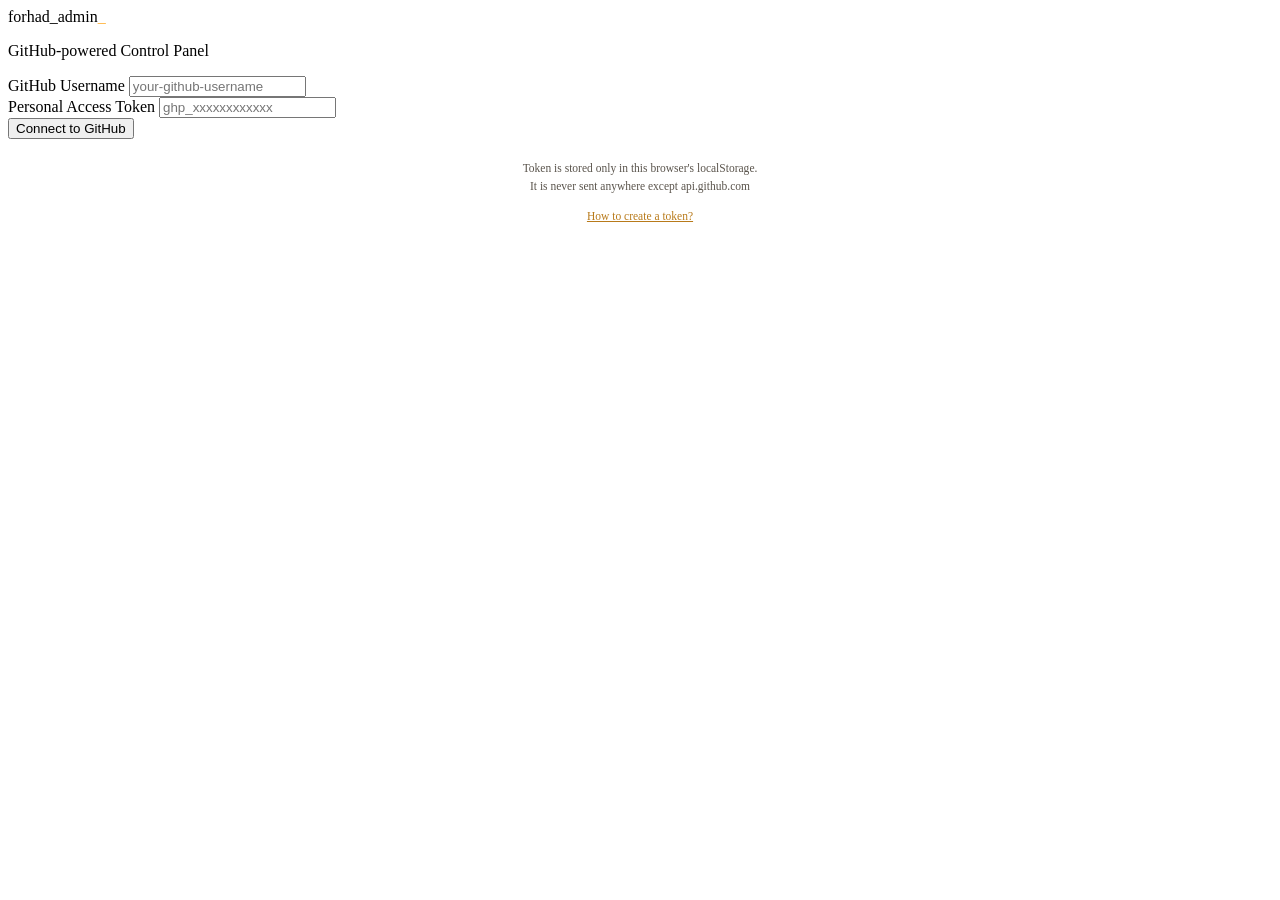
==== admin/index.html @ eaac3e9b "Add files via upload" ====
<!DOCTYPE html>
<html lang="en">
<head>
<meta charset="UTF-8">
<meta name="viewport" content="width=device-width, initial-scale=1.0">
<title>Admin Dashboard | Forhad Hossain</title>
<link rel="preconnect" href="https://fonts.googleapis.com">
<link href="https://fonts.googleapis.com/css2?family=Inter:wght@300;400;500;600&family=JetBrains+Mono:wght@400;500;600&display=swap" rel="stylesheet">
<link rel="stylesheet" href="../css/style.css">
</head>
<body class="admin-body">
<button class="admin-mobile-toggle" id="mobileToggle">&#9776;</button>
<div class="admin-sidebar-overlay" id="sidebarOverlay"></div>
<div class="admin-layout">
  <aside class="admin-sidebar" id="adminSidebar">
    <div class="admin-logo">forhad_admin_</div>
    <div class="admin-sub">GitHub CMS</div>
    <div class="admin-nav-section">
      <div class="admin-nav-title">Main</div>
      <button class="admin-nav-link active" data-tab="dashboard">&#128202; Dashboard</button>
      <button class="admin-nav-link" data-tab="projects">&#128295; Projects</button>
      <button class="admin-nav-link" data-tab="settings">&#9881; Settings</button>
    </div>
    <div class="admin-nav-section">
      <div class="admin-nav-title">Account</div>
      <button class="admin-nav-link" id="logoutBtn">&#8592; Logout</button>
    </div>
  </aside>
  <main class="admin-main">
    <div class="admin-topbar">
      <h1 class="admin-page-title" id="pageTitle">Dashboard</h1>
      <div class="admin-user-pill"><span>&#128100;</span><span id="adminUser">admin</span></div>
    </div>

    <div class="admin-tab-panel active" id="tab-dashboard">
      <div class="admin-stats-grid">
        <div class="admin-stat-card"><div class="admin-stat-value" id="statTotal">0</div><div class="admin-stat-label">Total Projects</div></div>
        <div class="admin-stat-card"><div class="admin-stat-value" id="statLive">0</div><div class="admin-stat-label">Live</div></div>
        <div class="admin-stat-card"><div class="admin-stat-value" id="statWip">0</div><div class="admin-stat-label">Work in Progress</div></div>
        <div class="admin-stat-card"><div class="admin-stat-value" id="statImg">0</div><div class="admin-stat-label">With Image</div></div>
      </div>
      <div class="admin-card">
        <div class="admin-card-title">Recent Projects</div>
        <div id="recentProjects"><div class="admin-empty-state">No projects yet.</div></div>
      </div>
      <div class="admin-card">
        <div class="admin-card-title" style="display:block">How it works</div>
        <p style="color:#b8b0a4;font-size:.88rem;line-height:1.8">
          Every save here commits straight to your GitHub repo. Netlify detects the push
          and rebuilds the site automatically (usually 20&ndash;40 seconds). After that,
          <b style="color:#ffb238">every visitor around the world sees your new content.</b>
        </p>
      </div>
    </div>

    <div class="admin-tab-panel" id="tab-projects">
      <div class="admin-card">
        <div class="admin-card-title"><span>All Projects</span><button class="admin-btn admin-btn-primary" id="addProjectBtn">+ Add Project</button></div>
        <div style="margin-bottom:16px"><input type="text" class="admin-search-box" id="adminProjectSearch" placeholder="Search projects..."></div>
        <div style="overflow-x:auto">
          <table class="admin-table">
            <thead><tr><th>Thumbnail</th><th>Title</th><th>Category</th><th>Status</th><th>Tags</th><th>Actions</th></tr></thead>
            <tbody id="projectsTableBody"></tbody>
          </table>
        </div>
        <div id="projectsEmpty" class="admin-empty-state" style="display:none">No projects found.</div>
      </div>
    </div>

    <div class="admin-tab-panel" id="tab-settings">
      <div class="admin-card">
        <div class="admin-card-title">Site Settings</div>
        <div class="admin-form-group"><label class="admin-form-label">Site Title</label><input type="text" class="admin-form-input" id="settingTitle"></div>
        <div class="admin-form-group"><label class="admin-form-label">Site Description</label><input type="text" class="admin-form-input" id="settingDesc"></div>
        <div class="admin-form-group"><label class="admin-form-label">Email</label><input type="email" class="admin-form-input" id="settingEmail"></div>
        <div class="admin-form-row">
          <div class="admin-form-group"><label class="admin-form-label">GitHub URL</label><input type="text" class="admin-form-input" id="settingGithub" placeholder="https://github.com/you"></div>
          <div class="admin-form-group"><label class="admin-form-label">Telegram URL</label><input type="text" class="admin-form-input" id="settingTelegram" placeholder="https://t.me/you"></div>
        </div>
        <button class="admin-btn admin-btn-primary" id="saveSettings">Save Settings</button>
      </div>
    </div>
  </main>
</div>

<div class="admin-toast-container" id="toastContainer"></div>

<div class="admin-modal-overlay" id="projectModal">
  <div class="admin-modal">
    <div class="admin-modal-header"><h3 class="admin-modal-title" id="modalTitle">Add Project</h3><button class="admin-modal-close" id="closeModal">&times;</button></div>
    <div class="admin-modal-body">
      <form id="projectForm">
        <div class="admin-form-row">
          <div class="admin-form-group"><label class="admin-form-label">Project Title *</label><input type="text" class="admin-form-input" id="projectTitle" required placeholder="e.g. NU Assignment Cover"></div>
          <div class="admin-form-group"><label class="admin-form-label">Category *</label><select class="admin-form-select" id="projectCategory" required><option value="Web App">Web App</option><option value="Tool">Tool</option><option value="IoT">IoT</option><option value="Blog">Blog</option><option value="Other">Other</option></select></div>
        </div>
        <div class="admin-form-group"><label class="admin-form-label">Description *</label><textarea class="admin-form-textarea" id="projectDesc" required placeholder="Short description..."></textarea></div>
        <div class="admin-form-row">
          <div class="admin-form-group"><label class="admin-form-label">Status</label><select class="admin-form-select" id="projectStatus"><option value="live">Live</option><option value="wip">Work in Progress</option></select></div>
          <div class="admin-form-group"><label class="admin-form-label">External Link (optional)</label><input type="text" class="admin-form-input" id="projectUrl" placeholder="https://..."></div>
        </div>
        <div class="admin-form-group"><label class="admin-form-label">Local File (optional)</label><input type="text" class="admin-form-input" id="projectFile" placeholder="e.g. index1.html (inside /projects)"></div>
        <div class="admin-form-group"><label class="admin-form-label">Tags (comma separated)</label><input type="text" class="admin-form-input" id="projectTags" placeholder="html, css, javascript"></div>
        <div class="admin-form-group"><label class="admin-form-label">Thumbnail Image</label><input type="file" class="admin-form-input" id="projectImage" accept="image/*"><div id="imagePreview" class="img-preview-placeholder">No image selected</div></div>
      </form>
    </div>
    <div class="admin-modal-footer"><button class="admin-btn admin-btn-secondary" id="cancelProject">Cancel</button><button class="admin-btn admin-btn-primary" id="saveProject">Save &amp; Publish</button></div>
  </div>
</div>

<script src="../js/github-config.js"></script>
<script src="admin.js"></script>
</body>
</html>
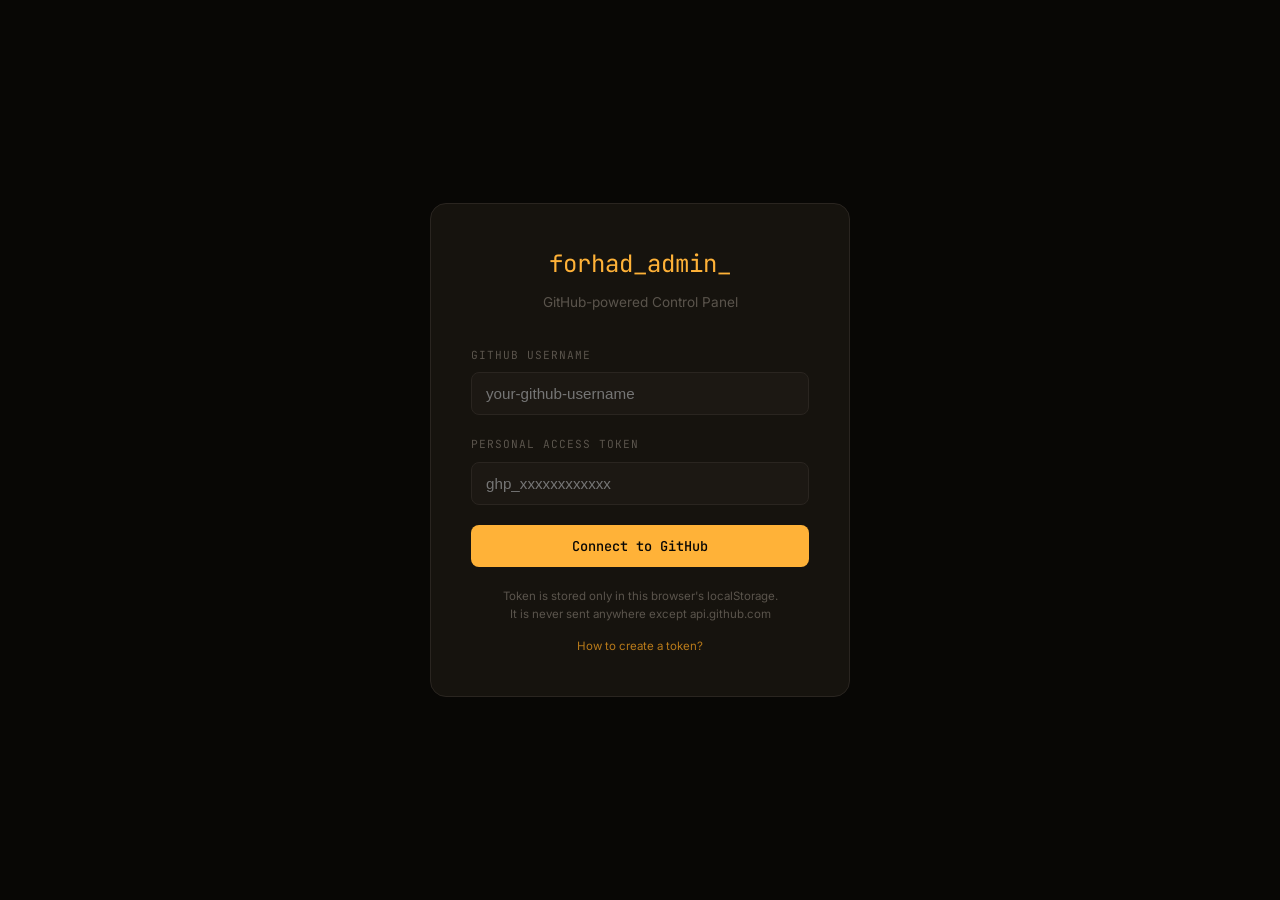
==== commit 30d8b2eb: "Enhanced admin dashboard with web upload tab and profile settings" ====
--- a/admin/index.html
+++ b/admin/index.html
@@ -7,6 +7,38 @@
 <link rel="preconnect" href="https://fonts.googleapis.com">
 <link href="https://fonts.googleapis.com/css2?family=Inter:wght@300;400;500;600&family=JetBrains+Mono:wght@400;500;600&display=swap" rel="stylesheet">
 <link rel="stylesheet" href="../css/style.css">
+<style>
+  .upload-file-item { background:#1c1813; border:1px solid #2a2520; border-radius:8px; padding:12px; margin-bottom:10px; display:flex; align-items:center; justify-content:space-between; }
+  .file-item-name { flex:1; font-family:'JetBrains Mono'; font-size:.8rem; color:#b8b0a4; }
+  .file-item-actions { display:flex; gap:8px; }
+  .file-item-btn { padding:4px 10px; font-size:.7rem; border-radius:4px; border:none; cursor:pointer; transition:all .2s; }
+  .file-item-preview { background:#ffb238; color:#080705; }
+  .file-item-preview:hover { background:#fbbf24; }
+  .file-item-edit { background:#2a2520; color:#b8b0a4; border:1px solid #ffb238; }
+  .file-item-edit:hover { background:#3a3520; }
+  .file-item-delete { background:#e85d5d; color:#f5f0e8; }
+  .file-item-delete:hover { background:#d94d4d; }
+  
+  .code-editor { background:#1c1813; border:1px solid #2a2520; border-radius:8px; padding:12px; margin-bottom:16px; }
+  .editor-header { display:flex; justify-content:space-between; align-items:center; margin-bottom:10px; padding-bottom:10px; border-bottom:1px solid #2a2520; }
+  .editor-title { font-family:'JetBrains Mono'; font-size:.85rem; color:#ffb238; }
+  .editor-actions { display:flex; gap:8px; }
+  .editor-actions button { padding:6px 12px; font-size:.7rem; border-radius:4px; border:1px solid #2a2520; background:transparent; color:#b8b0a4; cursor:pointer; }
+  .editor-actions button:hover { border-color:#ffb238; color:#ffb238; }
+  
+  .file-editor-textarea { width:100%; min-height:300px; background:#080705; border:1px solid #2a2520; border-radius:6px; padding:12px; color:#b8b0a4; font-family:'JetBrains Mono'; font-size:.8rem; resize:vertical; }
+  .file-editor-textarea:focus { border-color:#ffb238; outline:none; }
+  
+  .preview-frame { width:100%; height:500px; border:1px solid #2a2520; border-radius:8px; background:#fff; }
+  
+  .tab-content { display:none; }
+  .tab-content.active { display:block; }
+  
+  .upload-progress { background:#16130e; border:1px solid #2a2520; border-radius:8px; padding:16px; margin-bottom:16px; }
+  .progress-bar { width:100%; height:8px; background:#1c1813; border-radius:4px; overflow:hidden; margin-bottom:8px; }
+  .progress-fill { height:100%; background:linear-gradient(90deg, #ffb238, #fbbf24); width:0%; transition:width .3s; }
+  .progress-text { font-size:.8rem; color:#b8b0a4; }
+</style>
 </head>
 <body class="admin-body">
 <button class="admin-mobile-toggle" id="mobileToggle">&#9776;</button>
@@ -19,6 +51,8 @@
       <div class="admin-nav-title">Main</div>
       <button class="admin-nav-link active" data-tab="dashboard">&#128202; Dashboard</button>
       <button class="admin-nav-link" data-tab="projects">&#128295; Projects</button>
+      <button class="admin-nav-link" data-tab="upload">&#128190; Web Upload</button>
+      <button class="admin-nav-link" data-tab="profile">&#128100; Profile</button>
       <button class="admin-nav-link" data-tab="settings">&#9881; Settings</button>
     </div>
     <div class="admin-nav-section">
@@ -26,12 +60,14 @@
       <button class="admin-nav-link" id="logoutBtn">&#8592; Logout</button>
     </div>
   </aside>
+
   <main class="admin-main">
     <div class="admin-topbar">
       <h1 class="admin-page-title" id="pageTitle">Dashboard</h1>
       <div class="admin-user-pill"><span>&#128100;</span><span id="adminUser">admin</span></div>
     </div>
 
+    <!-- DASHBOARD TAB -->
     <div class="admin-tab-panel active" id="tab-dashboard">
       <div class="admin-stats-grid">
         <div class="admin-stat-card"><div class="admin-stat-value" id="statTotal">0</div><div class="admin-stat-label">Total Projects</div></div>
@@ -53,6 +89,7 @@
       </div>
     </div>
 
+    <!-- PROJECTS TAB -->
     <div class="admin-tab-panel" id="tab-projects">
       <div class="admin-card">
         <div class="admin-card-title"><span>All Projects</span><button class="admin-btn admin-btn-primary" id="addProjectBtn">+ Add Project</button></div>
@@ -67,6 +104,64 @@
       </div>
     </div>
 
+    <!-- WEB UPLOAD TAB (NEW) -->
+    <div class="admin-tab-panel" id="tab-upload">
+      <div class="admin-card">
+        <div class="admin-card-title">Upload Website Files</div>
+        
+        <div style="margin-bottom:20px; padding:20px; background:#1c1813; border:2px dashed #2a2520; border-radius:8px; text-align:center;">
+          <input type="file" id="websiteFileInput" multiple accept=".html,.css,.js,.json,.xml,.txt,.md,.svg,.woff,.woff2" style="display:none">
+          <button class="admin-btn admin-btn-primary" onclick="document.getElementById('websiteFileInput').click()">📁 Select Files (HTML, CSS, JS, etc)</button>
+          <p style="color:#5a544c; font-size:.8rem; margin-top:10px;">HTML, CSS, JavaScript, JSON, Images, Fonts, etc</p>
+        </div>
+
+        <div id="uploadProgress" class="upload-progress" style="display:none;">
+          <div class="progress-bar"><div class="progress-fill" id="progressFill"></div></div>
+          <div class="progress-text"><span id="progressText">0%</span> - <span id="progressFile">Starting...</span></div>
+        </div>
+
+        <div id="fileListContainer">
+          <div class="admin-card-title">Selected Files (Edit before upload):</div>
+          <div id="fileList" style="max-height:400px; overflow-y:auto;"></div>
+          <div id="uploadActions" style="margin-top:16px; display:none;">
+            <button class="admin-btn admin-btn-primary" id="uploadAllBtn">⬆️ Upload All Files</button>
+            <button class="admin-btn admin-btn-secondary" id="clearFilesBtn">🗑️ Clear</button>
+          </div>
+        </div>
+
+        <div id="editorContainer" style="display:none; margin-top:20px;">
+          <div class="admin-card-title">File Editor</div>
+          <div class="code-editor">
+            <div class="editor-header">
+              <span class="editor-title" id="editorFileName">file.html</span>
+              <div class="editor-actions">
+                <button id="editorSaveBtn">Save Changes</button>
+                <button id="editorCloseBtn">Close</button>
+              </div>
+            </div>
+            <textarea class="file-editor-textarea" id="editorContent"></textarea>
+          </div>
+          <button class="admin-btn admin-btn-secondary" id="editorPreviewBtn" style="margin-top:10px;">👁️ Preview in Browser</button>
+        </div>
+      </div>
+    </div>
+
+    <!-- PROFILE TAB (NEW) -->
+    <div class="admin-tab-panel" id="tab-profile">
+      <div class="admin-card">
+        <div class="admin-card-title">Profile Settings</div>
+        
+        <div style="margin-bottom:20px;">
+          <h3 style="color:#f5f0e8; margin-bottom:10px;">Profile Picture</h3>
+          <input type="file" id="profileImageUpload" accept="image/*" style="display:none">
+          <button class="admin-btn admin-btn-primary" onclick="document.getElementById('profileImageUpload').click()">📷 Upload Profile Image</button>
+          <div id="profileImagePreview" class="img-preview-placeholder" style="margin-top:16px; width:200px; height:200px;">👤 No image</div>
+          <p style="color:#5a544c; font-size:.8rem; margin-top:10px;">Max 5MB. Formats: JPG, PNG, WebP, GIF</p>
+        </div>
+      </div>
+    </div>
+
+    <!-- SETTINGS TAB -->
     <div class="admin-tab-panel" id="tab-settings">
       <div class="admin-card">
         <div class="admin-card-title">Site Settings</div>
@@ -85,6 +180,7 @@
 
 <div class="admin-toast-container" id="toastContainer"></div>
 
+<!-- PROJECT MODAL -->
 <div class="admin-modal-overlay" id="projectModal">
   <div class="admin-modal">
     <div class="admin-modal-header"><h3 class="admin-modal-title" id="modalTitle">Add Project</h3><button class="admin-modal-close" id="closeModal">&times;</button></div>
@@ -92,23 +188,24 @@
       <form id="projectForm">
         <div class="admin-form-row">
           <div class="admin-form-group"><label class="admin-form-label">Project Title *</label><input type="text" class="admin-form-input" id="projectTitle" required placeholder="e.g. NU Assignment Cover"></div>
-          <div class="admin-form-group"><label class="admin-form-label">Category *</label><select class="admin-form-select" id="projectCategory" required><option value="Web App">Web App</option><option value="Tool">Tool</option><option value="IoT">IoT</option><option value="Blog">Blog</option><option value="Other">Other</option></select></div>
+          <div class="admin-form-group"><label class="admin-form-label">Category *</label><select class="admin-form-select" id="projectCategory" required><option value="Web App">Web App</option><option value="Tool">Tool</option><option value="IoT">IoT</option><option value="Other">Other</option></select></div>
         </div>
         <div class="admin-form-group"><label class="admin-form-label">Description *</label><textarea class="admin-form-textarea" id="projectDesc" required placeholder="Short description..."></textarea></div>
         <div class="admin-form-row">
           <div class="admin-form-group"><label class="admin-form-label">Status</label><select class="admin-form-select" id="projectStatus"><option value="live">Live</option><option value="wip">Work in Progress</option></select></div>
           <div class="admin-form-group"><label class="admin-form-label">External Link (optional)</label><input type="text" class="admin-form-input" id="projectUrl" placeholder="https://..."></div>
         </div>
-        <div class="admin-form-group"><label class="admin-form-label">Local File (optional)</label><input type="text" class="admin-form-input" id="projectFile" placeholder="e.g. index1.html (inside /projects)"></div>
+        <div class="admin-form-group"><label class="admin-form-label">Local File (optional)</label><input type="text" class="admin-form-input" id="projectFile" placeholder="e.g. index1.html (inside projects folder)"></div>
         <div class="admin-form-group"><label class="admin-form-label">Tags (comma separated)</label><input type="text" class="admin-form-input" id="projectTags" placeholder="html, css, javascript"></div>
-        <div class="admin-form-group"><label class="admin-form-label">Thumbnail Image</label><input type="file" class="admin-form-input" id="projectImage" accept="image/*"><div id="imagePreview" class="img-preview-placeholder">No image selected</div></div>
+        <div class="admin-form-group"><label class="admin-form-label">Thumbnail Image</label><input type="file" class="admin-form-input" id="projectImage" accept="image/*"><div id="imagePreview" class="img-preview-placeholder">📷 No image selected</div></div>
       </form>
     </div>
-    <div class="admin-modal-footer"><button class="admin-btn admin-btn-secondary" id="cancelProject">Cancel</button><button class="admin-btn admin-btn-primary" id="saveProject">Save &amp; Publish</button></div>
+    <div class="admin-modal-footer"><button class="admin-btn admin-btn-secondary" id="cancelProject">Cancel</button><button class="admin-btn admin-btn-primary" id="saveProject">Save & Publish</button></div>
   </div>
 </div>
 
 <script src="../js/github-config.js"></script>
 <script src="admin.js"></script>
+<script src="upload-handler.js"></script>
 </body>
-</html>+</html>
--- a/css/style.css
+++ b/css/style.css
@@ -0,0 +1,284 @@
+:root{--bg-deep:#080705;--bg-base:#0f0d0a;--bg-surface:#16130e;--bg-elevated:#1c1813;--border:#2a2520;--border-subtle:#1a1714;--amber:#ffb238;--amber-600:#b87a1a;--amber-800:#5c3d0e;--text-primary:#f5f0e8;--text-secondary:#b8b0a4;--text-muted:#5a544c;--green:#4fd46d;--red:#e85d5d;--font-display:'Fraunces','Noto Serif Bengali',serif;--font-body:'Inter','Hind Siliguri',sans-serif;--font-mono:'JetBrains Mono',monospace;--ease:cubic-bezier(0.16,1,0.3,1)}
+*,*::before,*::after{box-sizing:border-box;margin:0;padding:0}
+html{scroll-behavior:smooth}
+body{font-family:var(--font-body);background:var(--bg-deep);color:var(--text-primary);line-height:1.65;-webkit-font-smoothing:antialiased;overflow-x:hidden}
+::selection{background:rgba(255,178,56,0.2)}
+:focus-visible{outline:2px solid var(--amber);outline-offset:3px}
+img{max-width:100%;display:block}
+a{color:var(--amber);text-decoration:none}
+.container{max-width:1200px;margin:0 auto;padding:0 24px}
+@media(min-width:768px){.container{padding:0 32px}}
+#preloader{position:fixed;inset:0;background:var(--bg-deep);z-index:9999;display:flex;align-items:center;justify-content:center;flex-direction:column;gap:20px;transition:opacity .6s,visibility .6s}
+#preloader.done{opacity:0;visibility:hidden;pointer-events:none}
+.preloader-logo{font-family:var(--font-mono);font-size:2.2rem;color:var(--text-primary)}
+.preloader-logo span{color:var(--amber);animation:blink 1s step-end infinite}
+@keyframes blink{50%{opacity:0}}
+.preloader-text{font-family:var(--font-mono);font-size:.7rem;letter-spacing:.2em;text-transform:uppercase;color:var(--text-muted)}
+.preloader-bar{width:160px;height:2px;background:var(--bg-surface);border-radius:1px;overflow:hidden}
+.preloader-fill{height:100%;width:0;background:linear-gradient(90deg,var(--amber-800),var(--amber));animation:loadBar 1.8s var(--ease) forwards}
+@keyframes loadBar{0%{width:0}40%{width:60%}100%{width:100%}}
+.site-header{position:fixed;top:0;left:0;right:0;height:68px;z-index:1000;display:flex;align-items:center;transition:background .4s,backdrop-filter .4s}
+.site-header.scrolled{background:rgba(8,7,5,.9);backdrop-filter:blur(20px);border-bottom:1px solid var(--border-subtle)}
+.nav-container{display:flex;align-items:center;justify-content:space-between;width:100%}
+.nav-logo{font-family:var(--font-mono);font-size:1.25rem;font-weight:500;color:var(--text-primary);letter-spacing:-.02em}
+.nav-logo:hover{color:var(--amber)}
+.logo-cursor{color:var(--amber);animation:blink 1.2s step-end infinite}
+.main-nav{display:flex;align-items:center;gap:2.5rem}
+.nav-list{display:flex;list-style:none;gap:1.75rem;align-items:center}
+.nav-link{font-family:var(--font-mono);font-size:.78rem;letter-spacing:.04em;text-transform:uppercase;color:var(--text-secondary);position:relative;padding:.25rem 0;transition:color .25s}
+.nav-link::after{content:'';position:absolute;bottom:-2px;left:0;width:0;height:1.5px;background:var(--amber);transition:width .35s var(--ease)}
+.nav-link:hover{color:var(--text-primary)}
+.nav-link:hover::after,.nav-link.active::after{width:100%}
+.nav-link.active{color:var(--amber)}
+.nav-toggle{display:none;flex-direction:column;gap:5px;background:none;border:none;padding:6px;cursor:pointer}
+.toggle-line{width:22px;height:1.5px;background:var(--text-primary);transition:all .3s var(--ease)}
+.nav-toggle[aria-expanded=true] .toggle-line:nth-child(1){transform:translateY(6.5px) rotate(45deg)}
+.nav-toggle[aria-expanded=true] .toggle-line:nth-child(2){opacity:0}
+.nav-toggle[aria-expanded=true] .toggle-line:nth-child(3){transform:translateY(-6.5px) rotate(-45deg)}
+@media(max-width:768px){.nav-toggle{display:flex}.main-nav{position:fixed;inset:0;background:rgba(8,7,5,.97);backdrop-filter:blur(30px);flex-direction:column;justify-content:center;gap:3rem;opacity:0;visibility:hidden;transition:opacity .4s,visibility .4s}.main-nav.open{opacity:1;visibility:visible}.nav-list{flex-direction:column;gap:1.5rem}.nav-link{font-size:1rem}}
+.btn{display:inline-flex;align-items:center;justify-content:center;gap:.5rem;font-family:var(--font-mono);font-size:.78rem;font-weight:500;letter-spacing:.04em;text-transform:uppercase;padding:.85rem 1.75rem;border-radius:6px;border:1.5px solid transparent;cursor:pointer;transition:all .3s var(--ease);white-space:nowrap}
+.btn svg{transition:transform .3s var(--ease)}
+.btn:hover svg{transform:translateX(3px)}
+.btn-primary{background:var(--amber);color:var(--bg-deep);border-color:var(--amber)}
+.btn-primary:hover{background:transparent;color:var(--amber)}
+.btn-secondary{background:transparent;color:var(--text-primary);border-color:var(--border)}
+.btn-secondary:hover{border-color:var(--amber);color:var(--amber)}
+.btn-danger{background:transparent;color:var(--red);border-color:var(--red)}
+.btn-danger:hover{background:var(--red);color:var(--text-primary)}
+.btn-full{width:100%}
+.btn-sm{padding:.5rem 1rem;font-size:.7rem}
+.hero{position:relative;min-height:100vh;min-height:100dvh;display:flex;align-items:center;padding-top:68px;overflow:hidden}
+.hero-bg{position:absolute;inset:0;z-index:0;pointer-events:none}
+.hero-grid{position:absolute;inset:0;background-image:linear-gradient(rgba(255,178,56,.03) 1px,transparent 1px),linear-gradient(90deg,rgba(255,178,56,.03) 1px,transparent 1px);background-size:60px 60px;mask-image:radial-gradient(ellipse 70% 60% at 50% 40%,black 30%,transparent 70%);-webkit-mask-image:radial-gradient(ellipse 70% 60% at 50% 40%,black 30%,transparent 70%)}
+.hero-glow{position:absolute;top:20%;left:50%;transform:translateX(-50%);width:600px;height:400px;background:radial-gradient(ellipse,rgba(255,178,56,.07) 0%,transparent 70%);animation:glowPulse 6s ease-in-out infinite}
+@keyframes glowPulse{0%,100%{opacity:.6;transform:translateX(-50%) scale(1)}50%{opacity:1;transform:translateX(-50%) scale(1.1)}}
+.hero-container{position:relative;z-index:1;display:grid;grid-template-columns:1fr;gap:4rem;align-items:center;padding-top:2rem;padding-bottom:4rem}
+@media(min-width:1024px){.hero-container{grid-template-columns:1.1fr .9fr;gap:5rem;padding-top:0}}
+.hero-eyebrow{display:inline-flex;align-items:center;gap:.6rem;font-family:var(--font-mono);font-size:.72rem;font-weight:500;letter-spacing:.15em;text-transform:uppercase;color:var(--amber);margin-bottom:1.5rem}
+.eyebrow-dot{width:6px;height:6px;background:var(--amber);border-radius:50%;animation:pulseDot 2s ease-in-out infinite}
+@keyframes pulseDot{0%,100%{opacity:1;transform:scale(1)}50%{opacity:.5;transform:scale(.8)}}
+.hero-title{font-family:var(--font-display);font-size:clamp(2.2rem,6vw,4rem);font-weight:600;line-height:1.1;letter-spacing:-.03em;margin-bottom:1.5rem}
+.hero-title em{font-style:italic;color:var(--amber)}
+.hero-desc{font-size:clamp(1rem,2vw,1.1rem);color:var(--text-secondary);max-width:480px;margin-bottom:2.5rem;line-height:1.75}
+.hero-actions{display:flex;gap:1rem;flex-wrap:wrap;margin-bottom:3.5rem}
+.hero-stats{display:flex;align-items:center;gap:2rem;flex-wrap:wrap}
+.stat-item{display:flex;flex-direction:column;gap:.25rem}
+.stat-num{font-family:var(--font-mono);font-size:2rem;font-weight:600;color:var(--amber);line-height:1}
+.stat-label{font-family:var(--font-mono);font-size:.68rem;letter-spacing:.08em;text-transform:uppercase;color:var(--text-muted)}
+.stat-divider{width:1px;height:36px;background:var(--border)}
+@media(max-width:480px){.hero-stats{gap:1.25rem}.stat-divider{display:none}.stat-num{font-size:1.6rem}}
+.terminal-wrap{display:flex;justify-content:center}
+.terminal{width:100%;max-width:460px;background:var(--bg-surface);border:1px solid var(--border);border-radius:10px;overflow:hidden;box-shadow:0 0 0 1px rgba(255,178,56,.05),0 20px 60px rgba(0,0,0,.5),0 0 80px rgba(255,178,56,.04)}
+.terminal-header{display:flex;align-items:center;gap:.6rem;padding:.85rem 1rem;background:var(--bg-elevated);border-bottom:1px solid var(--border)}
+.terminal-dots{display:flex;gap:.45rem}
+.dot{width:10px;height:10px;border-radius:50%}.dot-red{background:#ff5f57}.dot-yellow{background:#febc2e}.dot-green{background:#28c840}
+.terminal-title{flex:1;text-align:center;font-family:var(--font-mono);font-size:.72rem;color:var(--text-muted);margin-right:52px}
+.terminal-body{padding:1.25rem;font-family:var(--font-mono);font-size:.82rem;line-height:1.8;color:var(--text-secondary);min-height:240px;max-height:300px;overflow-y:auto}
+.term-line{display:flex;gap:.6rem;opacity:0;animation:termIn .4s var(--ease) forwards}
+@keyframes termIn{from{opacity:0;transform:translateY(4px)}to{opacity:1;transform:translateY(0)}}
+.term-prompt{color:var(--amber);flex-shrink:0}
+.term-cmd{color:var(--text-primary)}
+.term-output{color:var(--text-muted);padding-left:1.5rem;margin-bottom:.25rem}
+.term-cursor{display:inline-block;width:7px;height:1.1em;background:var(--amber);vertical-align:text-bottom;margin-left:2px;animation:blink 1s step-end infinite}
+.marquee-section{padding:1.5rem 0;border-top:1px solid var(--border-subtle);border-bottom:1px solid var(--border-subtle);overflow:hidden;background:var(--bg-base)}
+.marquee-track{display:flex;align-items:center;gap:2.5rem;width:max-content;animation:marquee 30s linear infinite}
+.marquee-section:hover .marquee-track{animation-play-state:paused}
+@keyframes marquee{0%{transform:translateX(0)}100%{transform:translateX(-50%)}}
+.marquee-item{font-family:var(--font-mono);font-size:.8rem;letter-spacing:.08em;text-transform:uppercase;color:var(--text-muted);white-space:nowrap}
+.marquee-sep{color:var(--amber-800);font-size:.5rem}
+.section{padding:100px 0;position:relative}
+.section-header{text-align:center;margin-bottom:4rem}
+.section-eyebrow{display:inline-flex;align-items:center;gap:.5rem;font-family:var(--font-mono);font-size:.72rem;font-weight:500;letter-spacing:.15em;text-transform:uppercase;color:var(--amber);margin-bottom:1rem}
+.section-eyebrow::before{content:'//';color:var(--text-muted)}
+.section-title{font-family:var(--font-display);font-size:clamp(1.8rem,4.5vw,2.8rem);font-weight:600;line-height:1.2;letter-spacing:-.02em}
+.section-title em{font-style:italic;color:var(--amber)}
+.section-subtitle{font-size:1rem;color:var(--text-secondary);margin-top:.75rem}
+.section-cta{text-align:center;margin-top:3rem}
+.about{background:var(--bg-base);border-top:1px solid var(--border-subtle)}
+.about-grid{display:grid;grid-template-columns:1fr;gap:4rem;align-items:center}
+@media(min-width:900px){.about-grid{grid-template-columns:.9fr 1.1fr;gap:5rem}}
+.about-visual{display:flex;justify-content:center}
+.avatar-wrap{position:relative;width:200px;height:200px}
+.avatar-ring{position:absolute;inset:-10px;border:1.5px solid var(--amber-800);border-radius:50%;animation:spin 12s linear infinite}
+.avatar-ring::before{content:'';position:absolute;inset:-6px;border:1px solid var(--amber-700);border-radius:50%;opacity:.5}
+@keyframes spin{from{transform:rotate(0deg)}to{transform:rotate(360deg)}}
+.avatar-ring-inner{position:absolute;inset:-3px;border:1px dashed var(--amber-600);border-radius:50%;opacity:.4;animation:spin 20s linear infinite reverse}
+.avatar-placeholder{width:100%;height:100%;border-radius:50%;background:linear-gradient(135deg,var(--bg-elevated),var(--bg-surface));border:2px solid var(--border);display:flex;align-items:center;justify-content:center;position:relative;z-index:1}
+.avatar-initials{font-family:var(--font-display);font-size:3rem;font-weight:600;color:var(--amber);letter-spacing:-.05em}
+.about-title{text-align:left;margin-bottom:1.5rem}
+.about-text{color:var(--text-secondary);font-size:1rem;line-height:1.85;margin-bottom:2rem}
+.about-text p{margin-bottom:1rem}
+.text-bn-lead{font-family:'Hind Siliguri','Noto Serif Bengali',sans-serif;font-size:1.15rem;color:var(--text-primary);line-height:1.7;margin-bottom:1.25rem}
+.about-facts{display:grid;grid-template-columns:repeat(2,1fr);gap:1rem}
+.fact-item{display:flex;align-items:center;gap:.6rem;padding:.75rem 1rem;background:var(--bg-surface);border:1px solid var(--border);border-radius:6px;font-family:var(--font-mono);font-size:.78rem;color:var(--text-secondary)}
+@media(max-width:480px){.about-facts{grid-template-columns:1fr}.avatar-wrap{width:160px;height:160px}.avatar-initials{font-size:2.2rem}}
+.skills{background:var(--bg-deep)}
+.skills-grid{display:grid;grid-template-columns:1fr;gap:1.25rem}
+@media(min-width:640px){.skills-grid{grid-template-columns:repeat(2,1fr)}}
+@media(min-width:1024px){.skills-grid{grid-template-columns:repeat(3,1fr)}}
+.skill-card{background:var(--bg-surface);border:1px solid var(--border);border-radius:10px;padding:1.75rem;transition:all .35s var(--ease)}
+.skill-card:hover{border-color:rgba(255,178,56,.2);transform:translateY(-3px);box-shadow:0 12px 40px rgba(0,0,0,.3)}
+.skill-header{display:flex;align-items:center;gap:.75rem;margin-bottom:1rem}
+.skill-icon{width:36px;height:36px;display:flex;align-items:center;justify-content:center;background:rgba(255,178,56,.08);border:1px solid rgba(255,178,56,.15);border-radius:6px;font-size:1rem;color:var(--amber)}
+.skill-title{font-family:var(--font-mono);font-size:.85rem;font-weight:500;color:var(--text-primary);letter-spacing:.02em}
+.skill-desc{font-size:.88rem;color:var(--text-muted);line-height:1.6;margin-bottom:1rem}
+.skill-tags{display:flex;flex-wrap:wrap;gap:.4rem}
+.skill-tag{font-family:var(--font-mono);font-size:.68rem;color:var(--text-muted);background:var(--bg-elevated);padding:.25rem .6rem;border-radius:4px;border:1px solid var(--border)}
+.portfolio{background:var(--bg-base);border-top:1px solid var(--border-subtle)}
+.portfolio-grid{display:grid;grid-template-columns:1fr;gap:1.5rem}
+@media(min-width:640px){.portfolio-grid{grid-template-columns:repeat(2,1fr)}}
+@media(min-width:1024px){.portfolio-grid{grid-template-columns:repeat(3,1fr)}}
+@media(min-width:1400px){.portfolio-grid{grid-template-columns:repeat(4,1fr)}}
+.project-card{background:var(--bg-surface);border:1px solid var(--border);border-radius:10px;overflow:hidden;transition:all .4s var(--ease);display:flex;flex-direction:column}
+.project-card:hover{border-color:rgba(255,178,56,.2);transform:translateY(-5px);box-shadow:0 20px 50px rgba(0,0,0,.35)}
+.project-thumb{height:200px;background:var(--bg-elevated);position:relative;overflow:hidden;border-bottom:1px solid var(--border)}
+.project-thumb img{width:100%;height:100%;object-fit:cover;transition:transform .5s var(--ease)}
+.project-card:hover .project-thumb img{transform:scale(1.08)}
+.project-thumb-placeholder{height:100%;display:flex;align-items:center;justify-content:center;font-family:var(--font-mono);font-size:2rem;color:var(--text-muted)}
+.project-status{position:absolute;top:.75rem;right:.75rem;font-family:var(--font-mono);font-size:.62rem;font-weight:600;letter-spacing:.08em;text-transform:uppercase;padding:.3rem .65rem;border-radius:20px}
+.status-live{background:rgba(22,163,74,.15);color:#4ade80;border:1px solid rgba(22,163,74,.25)}
+.status-wip{background:rgba(255,178,56,.1);color:var(--amber);border:1px solid rgba(255,178,56,.2)}
+.project-body{padding:1.5rem;flex:1;display:flex;flex-direction:column}
+.project-category{font-family:var(--font-mono);font-size:.65rem;letter-spacing:.1em;text-transform:uppercase;color:var(--text-muted);margin-bottom:.5rem}
+.project-title{font-family:var(--font-display);font-size:1.1rem;font-weight:600;color:var(--text-primary);margin-bottom:.5rem;line-height:1.3}
+.project-desc{font-size:.88rem;color:var(--text-muted);line-height:1.6;margin-bottom:1.25rem;flex:1}
+.project-tags{display:flex;flex-wrap:wrap;gap:.4rem;margin-bottom:1rem}
+.project-tag{font-family:var(--font-mono);font-size:.65rem;color:var(--text-muted);background:var(--bg-elevated);padding:.2rem .5rem;border-radius:4px;border:1px solid var(--border)}
+.project-link{font-family:var(--font-mono);font-size:.75rem;font-weight:500;letter-spacing:.04em;color:var(--amber);display:inline-flex;align-items:center;gap:.4rem;padding-top:.5rem;border-top:1px solid var(--border);transition:gap .3s var(--ease)}
+.project-link:hover{gap:.7rem;text-decoration:none}
+.project-link.disabled{color:var(--text-muted);cursor:default}
+.filter-bar{display:flex;gap:.75rem;flex-wrap:wrap;margin-bottom:2.5rem;justify-content:center}
+.filter-btn{font-family:var(--font-mono);font-size:.72rem;font-weight:500;letter-spacing:.06em;text-transform:uppercase;color:var(--text-secondary);background:var(--bg-surface);border:1px solid var(--border);border-radius:100px;padding:.55rem 1.25rem;cursor:pointer;transition:all .2s}
+.filter-btn:hover,.filter-btn.active{border-color:var(--amber);color:var(--amber);background:rgba(255,178,56,.05)}
+.search-bar{max-width:480px;margin:0 auto 2.5rem}
+.search-input{width:100%;padding:.8rem 1.2rem;background:var(--bg-surface);border:1px solid var(--border);border-radius:100px;color:var(--text-primary);font-family:var(--font-body);font-size:.9rem;transition:border-color .3s;outline:none}
+.search-input:focus{border-color:var(--amber-600)}
+.search-input::placeholder{color:var(--text-muted)}
+.pagination{display:flex;justify-content:center;gap:.5rem;margin-top:3rem;flex-wrap:wrap}
+.page-btn{font-family:var(--font-mono);font-size:.75rem;color:var(--text-secondary);background:var(--bg-surface);border:1px solid var(--border);border-radius:6px;padding:.5rem .9rem;cursor:pointer;transition:all .2s}
+.page-btn:hover,.page-btn.active{border-color:var(--amber);color:var(--amber)}
+.page-btn:disabled{opacity:.4;cursor:not-allowed}
+.site-footer{background:var(--bg-deep);border-top:1px solid var(--border-subtle);padding:4rem 0 2rem}
+.footer-grid{display:grid;grid-template-columns:2fr 1fr 1fr 1fr;gap:3rem;margin-bottom:3rem}
+@media(max-width:768px){.footer-grid{grid-template-columns:1fr 1fr;gap:2rem}}
+@media(max-width:480px){.footer-grid{grid-template-columns:1fr}}
+.footer-logo{font-family:var(--font-mono);font-size:1.5rem;font-weight:500;color:var(--text-primary);margin-bottom:.75rem}
+.footer-desc{font-family:'Hind Siliguri','Noto Serif Bengali',sans-serif;font-size:.95rem;color:var(--text-muted);line-height:1.6;margin-bottom:1.25rem}
+.footer-status{display:inline-flex;align-items:center;gap:.5rem;font-family:var(--font-mono);font-size:.72rem;color:var(--green)}
+.status-dot{width:7px;height:7px;background:var(--green);border-radius:50%;animation:pulseDot 2s ease-in-out infinite}
+.footer-nav-title{font-family:var(--font-mono);font-size:.72rem;font-weight:500;letter-spacing:.08em;text-transform:uppercase;color:var(--text-muted);margin-bottom:1.25rem}
+.footer-nav-list{list-style:none}
+.footer-nav-list li{margin-bottom:.6rem}
+.footer-nav-list a{font-size:.9rem;color:var(--text-muted);transition:color .25s}
+.footer-nav-list a:hover{color:var(--amber);text-decoration:none}
+.footer-bottom{border-top:1px solid var(--border-subtle);padding-top:1.5rem;display:flex;justify-content:space-between;align-items:center;flex-wrap:wrap;gap:.75rem}
+.footer-bottom p{font-family:var(--font-mono);font-size:.75rem;color:var(--text-muted)}
+.footer-credit{color:var(--amber-800)!important}
+.back-to-top{position:fixed;bottom:2rem;right:2rem;width:44px;height:44px;background:var(--bg-surface);border:1px solid var(--border);border-radius:50%;color:var(--text-secondary);display:flex;align-items:center;justify-content:center;cursor:pointer;opacity:0;visibility:hidden;transform:translateY(10px);transition:all .35s var(--ease);z-index:500}
+.back-to-top.visible{opacity:1;visibility:visible;transform:translateY(0)}
+.back-to-top:hover{border-color:var(--amber-600);color:var(--amber);transform:translateY(-2px)}
+.reveal-up,.reveal-left,.reveal-right{opacity:0;transform:translateY(30px);transition:opacity .7s var(--ease),transform .7s var(--ease)}
+.reveal-left{transform:translateX(-30px)}
+.reveal-right{transform:translateX(30px)}
+.reveal-up.revealed,.reveal-left.revealed,.reveal-right.revealed{opacity:1;transform:translate(0)}
+.page-hero{padding-top:140px;padding-bottom:60px}
+.page-hero-content{text-align:center;margin-bottom:3rem}
+.page-title{font-family:var(--font-display);font-size:clamp(2rem,5vw,3.2rem);font-weight:600;line-height:1.15;letter-spacing:-.02em;color:var(--text-primary);margin-bottom:1rem}
+.page-desc{font-size:1rem;color:var(--text-secondary);max-width:520px;margin:0 auto;line-height:1.7}
+::-webkit-scrollbar{width:8px}
+::-webkit-scrollbar-track{background:var(--bg-deep)}
+::-webkit-scrollbar-thumb{background:var(--amber-800);border-radius:4px}
+::-webkit-scrollbar-thumb:hover{background:var(--amber-700)}
+@media(prefers-reduced-motion:reduce){*,*::before,*::after{animation-duration:.01ms!important;animation-iteration-count:1!important;transition-duration:.01ms!important;scroll-behavior:auto!important}}
+.text-bn{font-family:'Hind Siliguri','Noto Serif Bengali',sans-serif}
+.sr-only{position:absolute;width:1px;height:1px;padding:0;margin:-1px;overflow:hidden;clip:rect(0,0,0,0);white-space:nowrap;border:0}
+.error-page{min-height:100vh;display:flex;align-items:center;justify-content:center;text-align:center;padding:24px}
+.error-code{font-family:var(--font-mono);font-size:6rem;font-weight:700;color:var(--amber);letter-spacing:-4px;margin-bottom:1rem}
+.error-title{font-size:1.2rem;margin-bottom:1.5rem;color:var(--text-secondary)}
+.error-desc{font-size:.85rem;color:var(--text-muted);margin-bottom:2rem;line-height:1.7}
+.admin-body{background:#080705;font-family:'Inter',system-ui,sans-serif;line-height:1.6;overflow-x:hidden}
+.admin-layout{display:grid;grid-template-columns:260px 1fr;min-height:100vh}
+@media(max-width:900px){.admin-layout{grid-template-columns:1fr}}
+.admin-sidebar{background:#0f0d0a;border-right:1px solid #1a1714;padding:24px;position:sticky;top:0;height:100vh;overflow-y:auto;z-index:100}
+@media(max-width:900px){.admin-sidebar{position:fixed;inset:0;right:auto;transform:translateX(-100%);transition:transform .3s}.admin-sidebar.open{transform:translateX(0)}}
+.admin-logo{font-family:'JetBrains Mono',monospace;font-size:1.2rem;color:#ffb238;margin-bottom:8px}
+.admin-sub{font-size:.7rem;color:#5a544c;margin-bottom:32px}
+.admin-nav-section{margin-bottom:24px}
+.admin-nav-title{font-family:'JetBrains Mono',monospace;font-size:.6rem;color:#5a544c;text-transform:uppercase;letter-spacing:1.5px;margin-bottom:10px;padding-left:12px}
+.admin-nav-link{display:block;padding:10px 12px;color:#b8b0a4;font-size:.85rem;border-radius:8px;transition:all .2s;margin-bottom:4px;cursor:pointer;border:none;background:none;width:100%;text-align:left}
+.admin-nav-link:hover,.admin-nav-link.active{background:rgba(255,178,56,.08);color:#ffb238}
+.admin-main{padding:32px 40px}
+@media(max-width:768px){.admin-main{padding:72px 20px 20px}}
+.admin-topbar{display:flex;justify-content:space-between;align-items:center;margin-bottom:32px;flex-wrap:wrap;gap:16px}
+.admin-page-title{font-size:1.6rem;font-weight:600;color:#f5f0e8}
+.admin-user-pill{display:flex;align-items:center;gap:10px;background:#16130e;border:1px solid #2a2520;padding:8px 16px;border-radius:100px;font-size:.85rem;color:#b8b0a4}
+.admin-stats-grid{display:grid;grid-template-columns:repeat(auto-fill,minmax(180px,1fr));gap:16px;margin-bottom:32px}
+.admin-stat-card{background:#16130e;border:1px solid #2a2520;border-radius:12px;padding:20px}
+.admin-stat-value{font-family:'JetBrains Mono',monospace;font-size:1.8rem;color:#ffb238;margin-bottom:4px}
+.admin-stat-label{font-size:.78rem;color:#5a544c}
+.admin-card{background:#16130e;border:1px solid #2a2520;border-radius:12px;padding:24px;margin-bottom:24px}
+.admin-card-title{font-size:1rem;font-weight:600;color:#f5f0e8;margin-bottom:16px;display:flex;justify-content:space-between;align-items:center}
+.admin-btn{font-family:'JetBrains Mono',monospace;font-size:.75rem;font-weight:500;padding:10px 18px;border-radius:8px;border:1.5px solid transparent;cursor:pointer;transition:all .2s;display:inline-flex;align-items:center;gap:6px}
+.admin-btn-primary{background:#ffb238;color:#080705;border-color:#ffb238}
+.admin-btn-primary:hover{background:transparent;color:#ffb238}
+.admin-btn-secondary{background:transparent;color:#f5f0e8;border-color:#2a2520}
+.admin-btn-secondary:hover{border-color:#ffb238;color:#ffb238}
+.admin-btn-danger{background:transparent;color:#e85d5d;border-color:rgba(232,93,93,.3)}
+.admin-btn-danger:hover{background:rgba(232,93,93,.1)}
+.admin-btn-sm{padding:6px 12px;font-size:.68rem}
+.admin-table{width:100%;border-collapse:collapse;font-size:.85rem}
+.admin-table th{text-align:left;padding:12px;color:#5a544c;font-weight:500;border-bottom:1px solid #2a2520;font-size:.75rem;text-transform:uppercase;letter-spacing:.5px}
+.admin-table td{padding:12px;border-bottom:1px solid #1a1714;color:#b8b0a4;vertical-align:middle}
+.admin-table tr:hover td{background:rgba(255,178,56,.02)}
+.admin-table img{width:60px;height:40px;object-fit:cover;border-radius:4px}
+.admin-badge{font-family:'JetBrains Mono',monospace;font-size:.65rem;padding:3px 10px;border-radius:100px;text-transform:uppercase;letter-spacing:.5px}
+.admin-badge-live{background:rgba(79,212,109,.1);color:#4fd46d;border:1px solid rgba(79,212,109,.2)}
+.admin-badge-wip{background:rgba(255,178,56,.1);color:#ffb238;border:1px solid rgba(255,178,56,.2)}
+.admin-form-group{margin-bottom:16px}
+.admin-form-label{display:block;font-family:'JetBrains Mono',monospace;font-size:.68rem;color:#5a544c;text-transform:uppercase;letter-spacing:1px;margin-bottom:6px}
+.admin-form-input,.admin-form-textarea,.admin-form-select{width:100%;background:#1c1813;border:1.5px solid #2a2520;border-radius:8px;padding:10px 14px;color:#f5f0e8;font-family:'Inter',sans-serif;font-size:.9rem;outline:none;transition:border-color .2s}
+.admin-form-input:focus,.admin-form-textarea:focus,.admin-form-select:focus{border-color:#b87a1a}
+.admin-form-textarea{resize:vertical;min-height:100px}
+.admin-form-select{cursor:pointer}
+.admin-form-row{display:grid;grid-template-columns:1fr 1fr;gap:16px}
+@media(max-width:600px){.admin-form-row{grid-template-columns:1fr}}
+.admin-tabs{display:flex;gap:4px;margin-bottom:20px;border-bottom:1px solid #2a2520;padding-bottom:1px}
+.admin-tab-btn{padding:10px 20px;background:none;border:none;color:#5a544c;font-family:'Inter',sans-serif;font-size:.85rem;cursor:pointer;border-bottom:2px solid transparent;margin-bottom:-1px;transition:all .2s}
+.admin-tab-btn.active{color:#ffb238;border-bottom-color:#ffb238}
+.admin-tab-panel{display:none}
+.admin-tab-panel.active{display:block}
+.admin-modal-overlay{position:fixed;inset:0;background:rgba(0,0,0,.7);z-index:500;display:none;align-items:center;justify-content:center;padding:20px}
+.admin-modal-overlay.show{display:flex}
+.admin-modal{background:#16130e;border:1px solid #2a2520;border-radius:16px;width:100%;max-width:700px;max-height:90vh;overflow-y:auto}
+.admin-modal-header{padding:20px 24px;border-bottom:1px solid #2a2520;display:flex;justify-content:space-between;align-items:center}
+.admin-modal-title{font-size:1.1rem;font-weight:600;color:#f5f0e8}
+.admin-modal-close{background:none;border:none;color:#5a544c;font-size:1.5rem;cursor:pointer;line-height:1}
+.admin-modal-close:hover{color:#f5f0e8}
+.admin-modal-body{padding:24px}
+.admin-modal-footer{padding:16px 24px;border-top:1px solid #2a2520;display:flex;justify-content:flex-end;gap:10px}
+.admin-search-box{width:100%;max-width:300px;background:#1c1813;border:1.5px solid #2a2520;border-radius:8px;padding:10px 14px;color:#f5f0e8;font-size:.9rem;outline:none}
+.admin-search-box:focus{border-color:#b87a1a}
+.admin-toast-container{position:fixed;bottom:20px;right:20px;z-index:600;display:flex;flex-direction:column;gap:10px}
+.admin-toast{background:#16130e;border:1px solid #2a2520;border-radius:10px;padding:14px 20px;font-size:.85rem;box-shadow:0 10px 40px rgba(0,0,0,.4);animation:slideIn .3s;max-width:320px}
+.admin-toast-success{border-left:3px solid #4fd46d;color:#4fd46d}
+.admin-toast-error{border-left:3px solid #e85d5d;color:#e85d5d}
+@keyframes slideIn{from{transform:translateX(100%);opacity:0}to{transform:translateX(0);opacity:1}}
+.admin-empty-state{text-align:center;padding:48px 20px;color:#5a544c}
+.admin-actions{display:flex;gap:8px;flex-wrap:wrap}
+.admin-mobile-toggle{display:none;position:fixed;top:16px;left:16px;z-index:200;background:#16130e;border:1px solid #2a2520;border-radius:8px;padding:10px;color:#f5f0e8;cursor:pointer}
+@media(max-width:900px){.admin-mobile-toggle{display:block}}
+.admin-sidebar-overlay{display:none;position:fixed;inset:0;background:rgba(0,0,0,.5);z-index:99}
+@media(max-width:900px){.admin-sidebar-overlay.show{display:block}}
+.login-body{background:#080705;min-height:100vh;display:flex;align-items:center;justify-content:center;padding:20px}
+.login-box{background:#16130e;border:1px solid #2a2520;border-radius:16px;padding:40px;width:100%;max-width:420px}
+.login-logo{font-family:'JetBrains Mono',monospace;font-size:1.5rem;color:#ffb238;text-align:center;margin-bottom:8px}
+.login-sub{text-align:center;color:#5a544c;font-size:.85rem;margin-bottom:32px}
+.login-form-group{margin-bottom:20px}
+.login-form-label{display:block;font-family:'JetBrains Mono',monospace;font-size:.7rem;color:#5a544c;text-transform:uppercase;letter-spacing:1px;margin-bottom:8px}
+.login-form-input{width:100%;background:#1c1813;border:1.5px solid #2a2520;border-radius:8px;padding:12px 14px;color:#f5f0e8;font-size:.95rem;outline:none;transition:border-color .2s}
+.login-form-input:focus{border-color:#b87a1a}
+.login-btn{width:100%;background:#ffb238;color:#080705;border:none;border-radius:8px;padding:12px;font-family:'JetBrains Mono',monospace;font-size:.85rem;font-weight:500;cursor:pointer;transition:all .2s}
+.login-btn:hover{background:transparent;color:#ffb238;box-shadow:inset 0 0 0 1.5px #ffb238}
+.login-error{color:#e85d5d;font-size:.8rem;margin-top:8px;text-align:center}
+.img-preview{width:100%;max-width:200px;height:120px;object-fit:cover;border-radius:8px;border:1px solid #2a2520;margin-top:8px}
+.img-preview-placeholder{width:100%;max-width:200px;height:120px;background:#1c1813;border-radius:8px;border:1px dashed #2a2520;display:flex;align-items:center;justify-content:center;color:#5a544c;font-size:.75rem;margin-top:8px}
